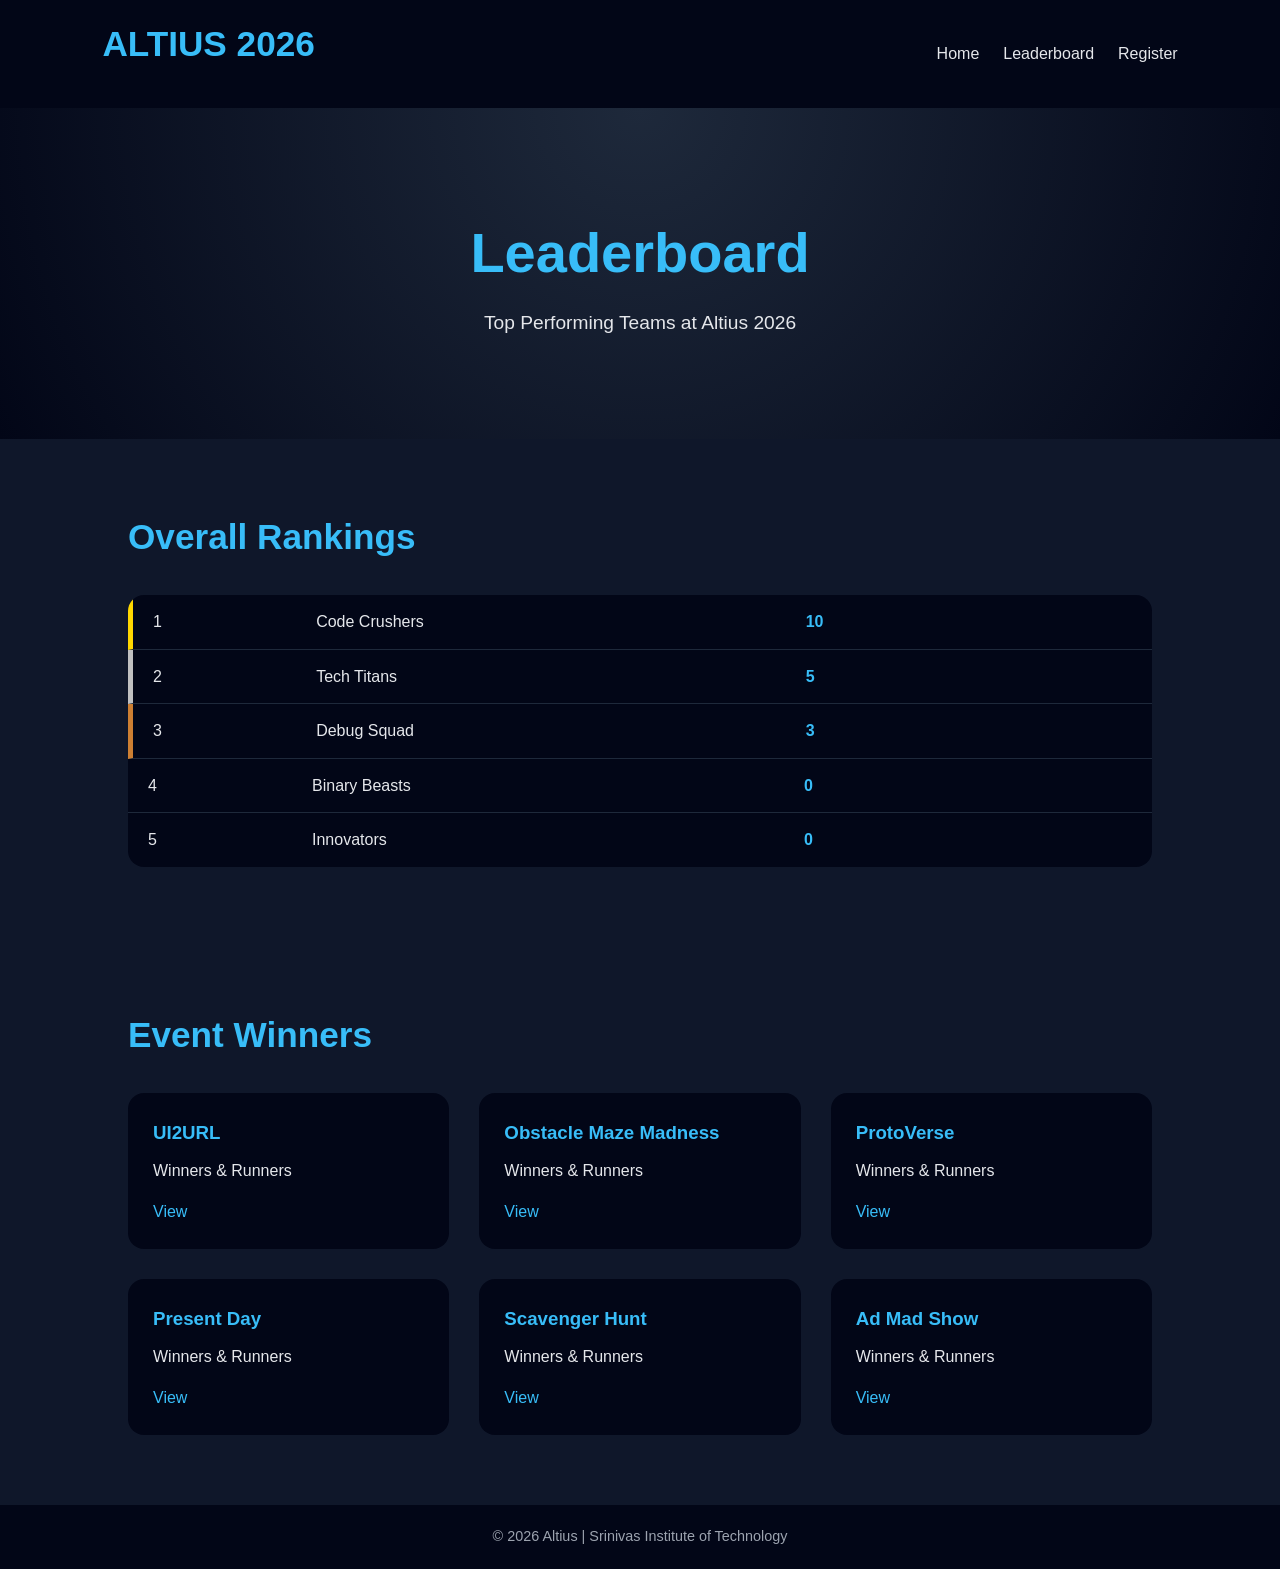
==== leaderboard.html @ 6bafad50 "Initial Altius website commit" ====
<!DOCTYPE html>
<html lang="en">
<head>
  <meta charset="UTF-8" />
  <meta name="viewport" content="width=device-width, initial-scale=1.0" />
  <title>Leaderboard | Altius 2026</title>

  <!-- Main CSS -->
  <link rel="stylesheet" href="css/style.css" />
</head>
<body>

<!-- ================= NAVBAR ================= -->
<header class="navbar">
  <h2>ALTIUS 2026</h2>
  <nav>
    <ul>
      <li><a href="index.html">Home</a></li>
      <li><a href="leaderboard.html">Leaderboard</a></li>
      <li><a href="register.html">Register</a></li>
    </ul>
  </nav>
</header>

<!-- ================= HERO ================= -->
<section class="hero">
  <h1>Leaderboard</h1>
  <p>Top Performing Teams at Altius 2026</p>
</section>

<!-- ================= LEADERBOARD ================= -->
<section class="leaderboard reveal-left" id="leaderboard">
  <h2>Overall Rankings</h2>

  <div class="leaderboard-table">
    
  </div>
</section>


<!-- ================= EVENT WINNERS ================= -->
<section class="winners reveal-left">
  <h2>Event Winners</h2>

  <div class="event-cards">

    <div class="event-card reveal-right">
      <h3>UI2URL</h3>
      <p>Winners & Runners</p>
      <a href="winners/ui2url-winners.html">View</a>
    </div>

    <div class="event-card reveal-right">
      <h3>Obstacle Maze Madness</h3>
      <p>Winners & Runners</p>
      <a href="winners/obstacle-winners.html">View</a>
    </div>

    <div class="event-card reveal-right">
      <h3>ProtoVerse</h3>
      <p>Winners & Runners</p>
      <a href="winners/protoverse-winners.html">View</a>
    </div>

    <div class="event-card reveal-right">
      <h3>Present Day</h3>
      <p>Winners & Runners</p>
      <a href="winners/present-day-winners.html">View</a>
    </div>

    <div class="event-card reveal-right">
      <h3>Scavenger Hunt</h3>
      <p>Winners & Runners</p>
      <a href="winners/scavenger-hunt-winners.html">View</a>
    </div>

    <div class="event-card reveal-right">
      <h3>Ad Mad Show</h3>
      <p>Winners & Runners</p>
      <a href="winners/ad-mad-show-winners.html">View</a>
    </div>

  </div>
</section>

<!-- ================= FOOTER ================= -->
<footer class="footer">
  <p>© 2026 Altius | Srinivas Institute of Technology</p>
</footer>

<!-- ================= SCROLL ANIMATION SCRIPT ================= -->
<script src="js/scroll.js"></script>

<script src="js/leaderboard.js"></script>

</body>
</html>
---- css/style.css ----
/* ================= RESET ================= */
* {
  margin: 0;
  padding: 0;
  box-sizing: border-box;
  font-family: 'Segoe UI', sans-serif;
}

body {
  background: #0f172a;   /* dark blue */
  color: #e5e7eb;
  line-height: 1.6;
}

/* ================= NAVBAR ================= */
.navbar {
  display: flex;
  justify-content: space-between;
  align-items: center;
  padding: 16px 8%;
  background: #020617;
}

.navbar h2 {
  color: #38bdf8;
}

.navbar ul {
  list-style: none;
  display: flex;
  gap: 24px;
}

.navbar a {
  text-decoration: none;
  color: #e5e7eb;
  font-weight: 500;
}

.navbar a:hover {
  color: #38bdf8;
}

/* ================= BUTTONS ================= */
.btn-primary {
  display: inline-block;
  margin-top: 20px;
  padding: 12px 28px;
  background: linear-gradient(135deg, #38bdf8, #0ea5e9);
  color: #020617;
  border-radius: 30px;
  text-decoration: none;
  font-weight: bold;
}

.btn-primary:hover {
  opacity: 0.85;
}

.btn-secondary {
  display: inline-block;
  margin-top: 20px;
  padding: 10px 24px;
  border: 2px solid #38bdf8;
  border-radius: 30px;
  color: #38bdf8;
  text-decoration: none;
}

/* ================= HERO ================= */
.hero {
  text-align: center;
  padding: 100px 10%;
  background: radial-gradient(circle at top, #1e293b, #020617);
}

.hero h1 {
  font-size: 3.5rem;
  color: #38bdf8;
}

.hero p {
  font-size: 1.2rem;
  margin-top: 10px;
}

.hero-info {
  margin-top: 20px;
  display: flex;
  justify-content: center;
  gap: 30px;
  font-size: 0.95rem;
}

/* ================= SECTIONS ================= */
section {
  padding: 70px 10%;
}

h2 {
  font-size: 2.2rem;
  margin-bottom: 20px;
  color: #38bdf8;
}

/* ================= EVENTS PREVIEW ================= */
.event-cards {
  display: grid;
  grid-template-columns: repeat(auto-fit, minmax(250px, 1fr));
  gap: 30px;
  margin-top: 30px;
}

.event-card {
  background: #020617;
  padding: 25px;
  border-radius: 16px;
  transition: transform 0.3s;
}

.event-card:hover {
  transform: translateY(-8px);
}

.event-card h3 {
  color: #38bdf8;
  margin-bottom: 10px;
}

.event-card a {
  display: inline-block;
  margin-top: 15px;
  color: #38bdf8;
  text-decoration: none;
}

/* ================= EVENT PAGE ================= */
.event-hero {
  text-align: center;
  padding: 80px 10%;
  background: linear-gradient(135deg, #020617, #1e293b);
}

.event-hero h1 {
  font-size: 3rem;
  color: #38bdf8;
}

.tagline {
  margin-top: 10px;
  font-size: 1.1rem;
}

.event-details {
  max-width: 900px;
  margin: auto;
}

.event-poster img {
  width: 100%;
  border-radius: 16px;
  margin-bottom: 40px;
}

.event-section {
  margin-bottom: 40px;
}

.event-info p {
  margin: 8px 0;
}

/* ================= CONTACT ================= */
.contact p {
  margin: 8px 0;
}

/* ================= FOOTER ================= */
.footer {
  text-align: center;
  padding: 20px;
  background: #020617;
  font-size: 0.9rem;
  color: #9ca3af;
}

/* ================= RESPONSIVE ================= */
@media (max-width: 768px) {
  .navbar {
    flex-direction: column;
    gap: 10px;
  }

  .hero h1 {
    font-size: 2.5rem;
  }

  h2 {
    font-size: 1.8rem;
  }
}
html {
  scroll-behavior: smooth;
}

/* ================= SCROLL ANIMATION ================= */
.reveal {
  opacity: 0;
  transform: translateY(40px);
  transition: all 0.8s ease;
}

.reveal.active {
  opacity: 1;
  transform: translateY(0);
}

/* ================= SCROLL ANIMATION (LEFT / RIGHT) ================= */
.reveal-left,
.reveal-right {
  opacity: 0;
  transition: all 0.9s ease;
}

.reveal-left {
  transform: translateX(-60px);
}

.reveal-right {
  transform: translateX(60px);
}

.reveal-left.active,
.reveal-right.active {
  opacity: 1;
  transform: translateX(0);
}

/* ================= LEADERBOARD ================= */
.leaderboard-table {
  margin-top: 30px;
  background: #020617;
  border-radius: 16px;
  overflow: hidden;
}

.leaderboard-row {
  display: grid;
  grid-template-columns: 1fr 3fr 2fr;
  padding: 14px 20px;
  border-bottom: 1px solid #1e293b;
}

.leaderboard-row.header {
  background: #020617;
  font-weight: bold;
  color: #38bdf8;
}

.leaderboard-row:last-child {
  border-bottom: none;
}

/* ================= WINNERS ================= */
.winners-grid {
  display: grid;
  grid-template-columns: repeat(auto-fit, minmax(220px, 1fr));
  gap: 30px;
  max-width: 900px;
  margin: auto;
}

.winner-card {
  background: #020617;
  padding: 20px;
  border-radius: 18px;
  text-align: center;
}

.winner-card img {
  width: 100%;
  border-radius: 14px;
  margin: 15px 0;
}

.winner-card.first {
  border: 2px solid gold;
}

.winner-card.second {
  border: 2px solid silver;
}

.winner-card.third {
  border: 2px solid #cd7f32;
}

/* ===== LEADERBOARD HIGHLIGHTS ===== */
.leaderboard-row.gold {
  border-left: 5px solid gold;
}

.leaderboard-row.silver {
  border-left: 5px solid silver;
}

.leaderboard-row.bronze {
  border-left: 5px solid #cd7f32;
}

.leaderboard-row span:last-child {
  font-weight: bold;
  color: #38bdf8;
}

/* ===== LOCK MESSAGE ===== */
.leaderboard-locked {
  padding: 20px;
  text-align: center;
  color: #9ca3af;
  font-style: italic;
}
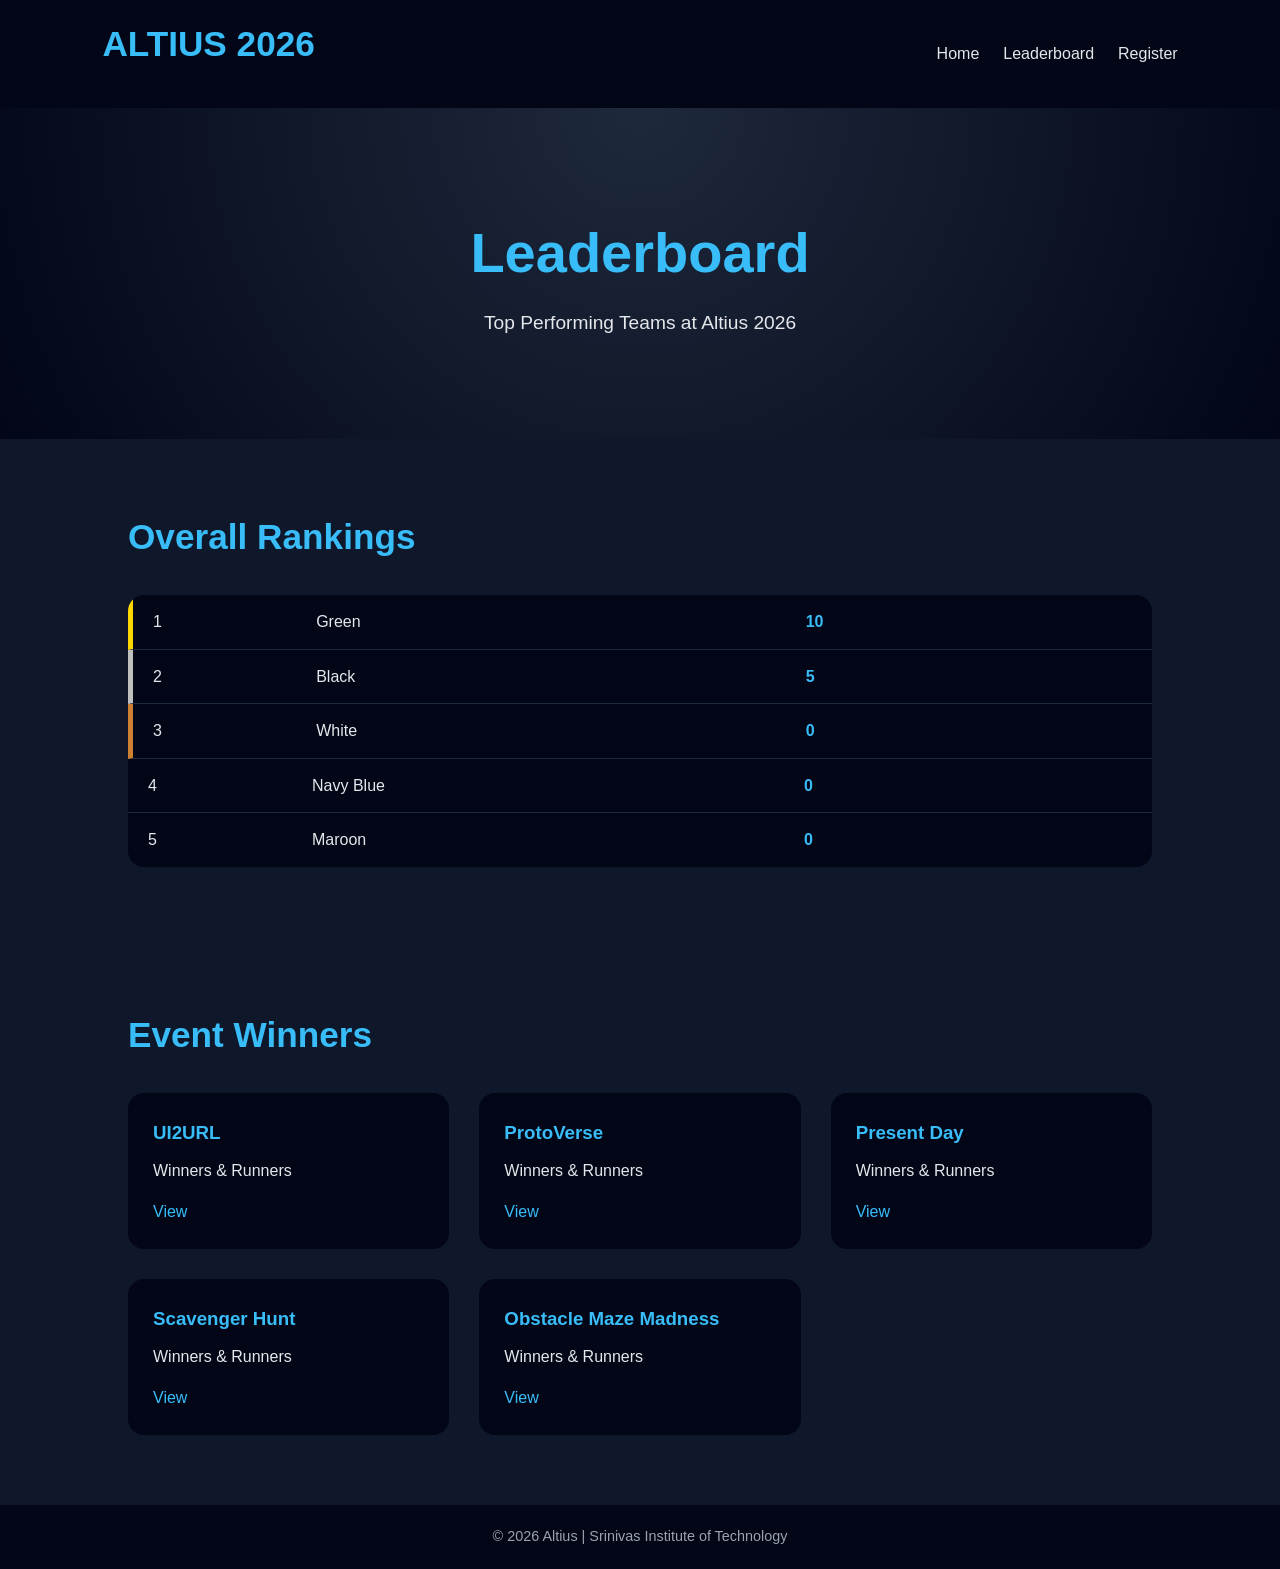
==== commit ee5ad6f8: "updated winners pages" ====
--- a/leaderboard.html
+++ b/leaderboard.html
@@ -51,12 +51,6 @@
     </div>
 
     <div class="event-card reveal-right">
-      <h3>Obstacle Maze Madness</h3>
-      <p>Winners & Runners</p>
-      <a href="winners/obstacle-winners.html">View</a>
-    </div>
-
-    <div class="event-card reveal-right">
       <h3>ProtoVerse</h3>
       <p>Winners & Runners</p>
       <a href="winners/protoverse-winners.html">View</a>
@@ -75,9 +69,9 @@
     </div>
 
     <div class="event-card reveal-right">
-      <h3>Ad Mad Show</h3>
+      <h3>Obstacle Maze Madness</h3>
       <p>Winners & Runners</p>
-      <a href="winners/ad-mad-show-winners.html">View</a>
+      <a href="winners/obstacle-winners.html">View</a>
     </div>
 
   </div>
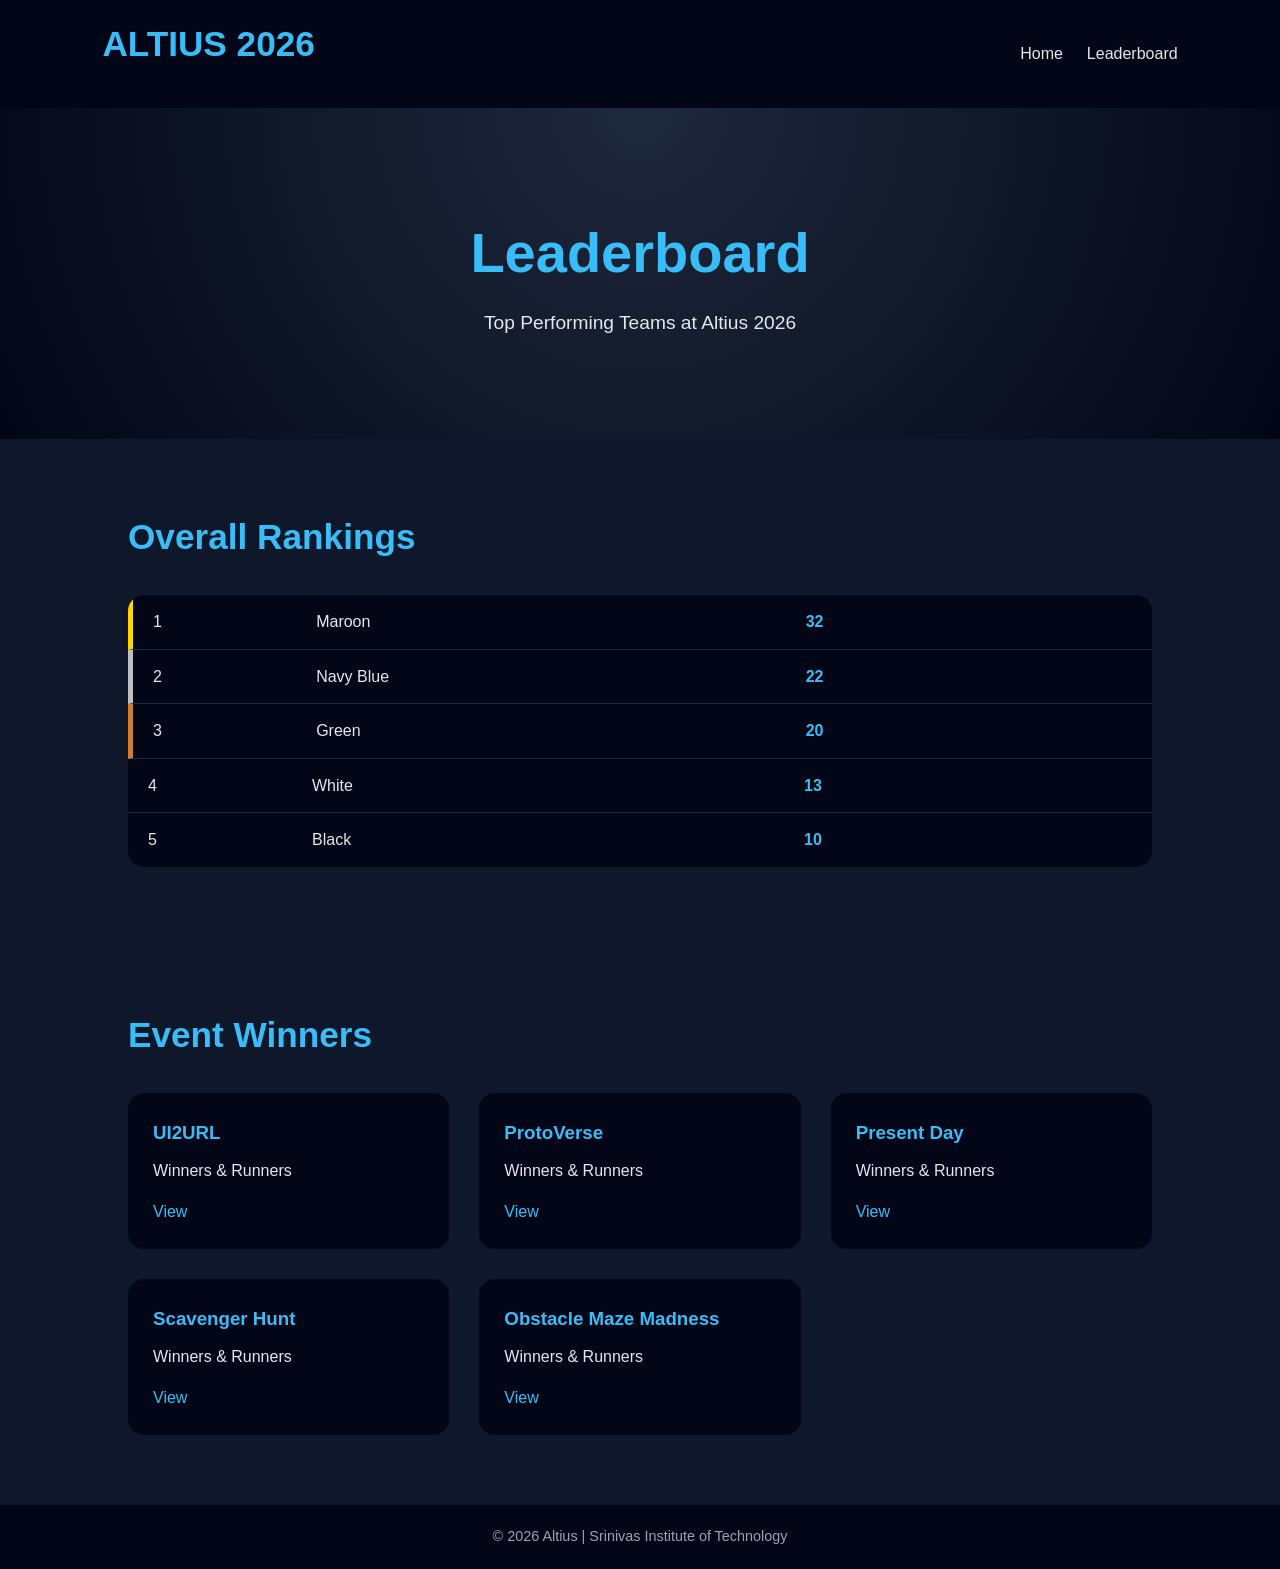
==== commit f42672a5: "pictures" ====
--- a/leaderboard.html
+++ b/leaderboard.html
@@ -17,7 +17,6 @@
     <ul>
       <li><a href="index.html">Home</a></li>
       <li><a href="leaderboard.html">Leaderboard</a></li>
-      <li><a href="register.html">Register</a></li>
     </ul>
   </nav>
 </header>
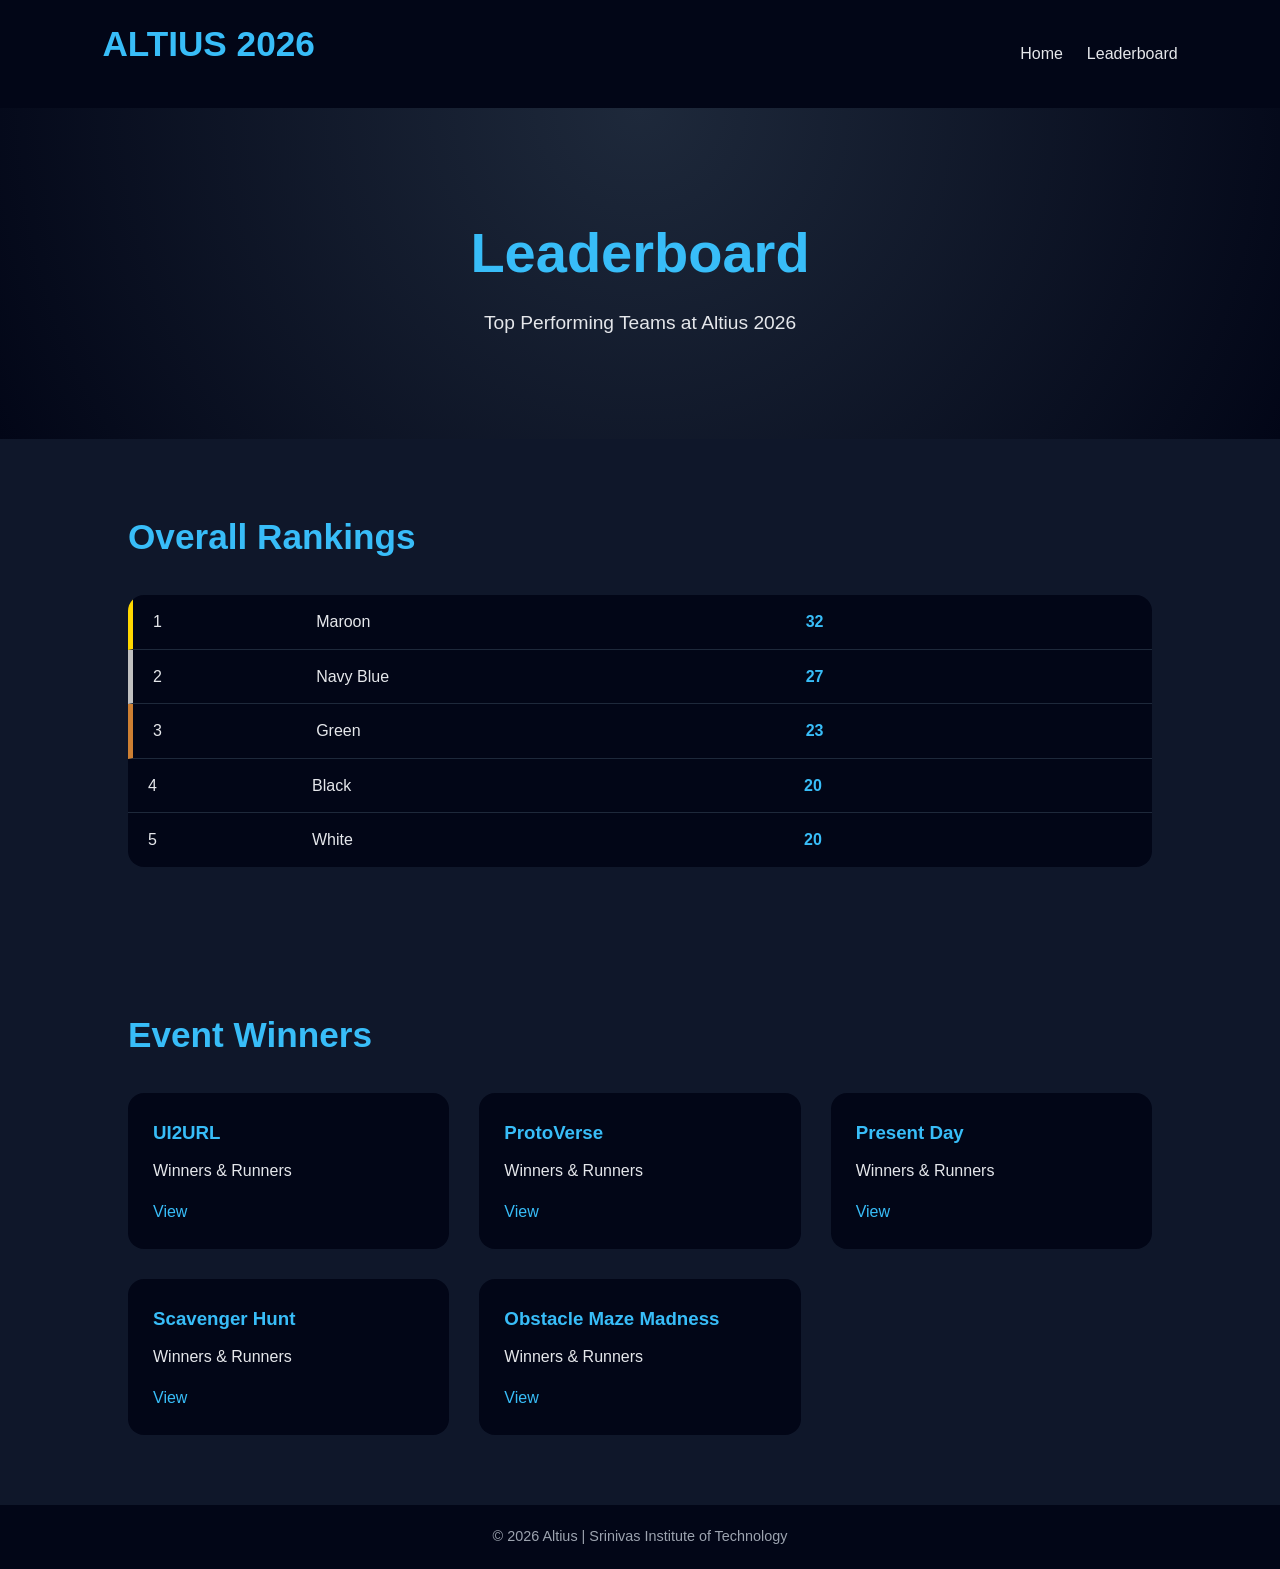
==== commit 382736e5: "Update leaderboard title for 2026 event" ====
--- a/leaderboard.html
+++ b/leaderboard.html
@@ -3,7 +3,7 @@
 <head>
   <meta charset="UTF-8" />
   <meta name="viewport" content="width=device-width, initial-scale=1.0" />
-  <title>Leaderboard | Altius 2026</title>
+  <title>Leaderboard | SU-AURUM 2026</title>
 
   <!-- Main CSS -->
   <link rel="stylesheet" href="css/style.css" />
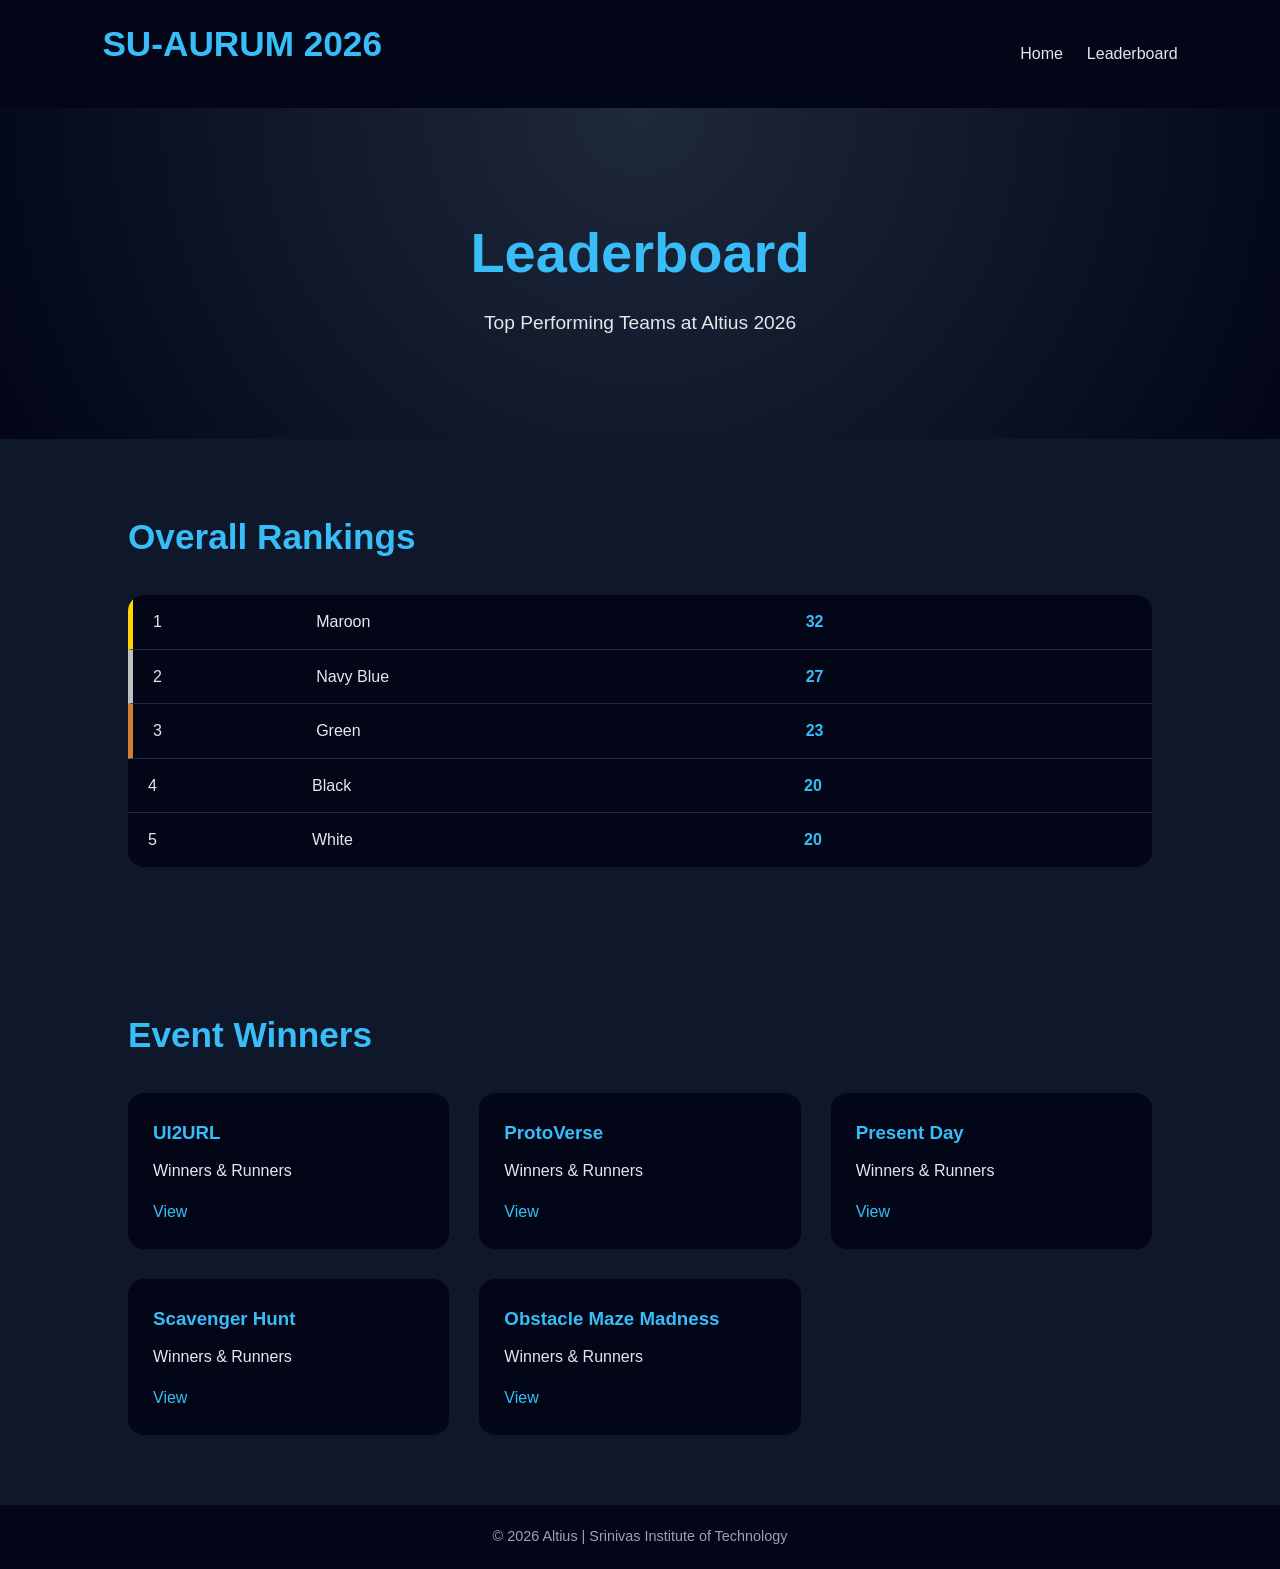
==== commit c3cd285a: "Update title from 'ALTIUS 2026' to 'SU-AURUM 2026'" ====
--- a/leaderboard.html
+++ b/leaderboard.html
@@ -12,7 +12,7 @@
 
 <!-- ================= NAVBAR ================= -->
 <header class="navbar">
-  <h2>ALTIUS 2026</h2>
+  <h2>SU-AURUM 2026</h2>
   <nav>
     <ul>
       <li><a href="index.html">Home</a></li>
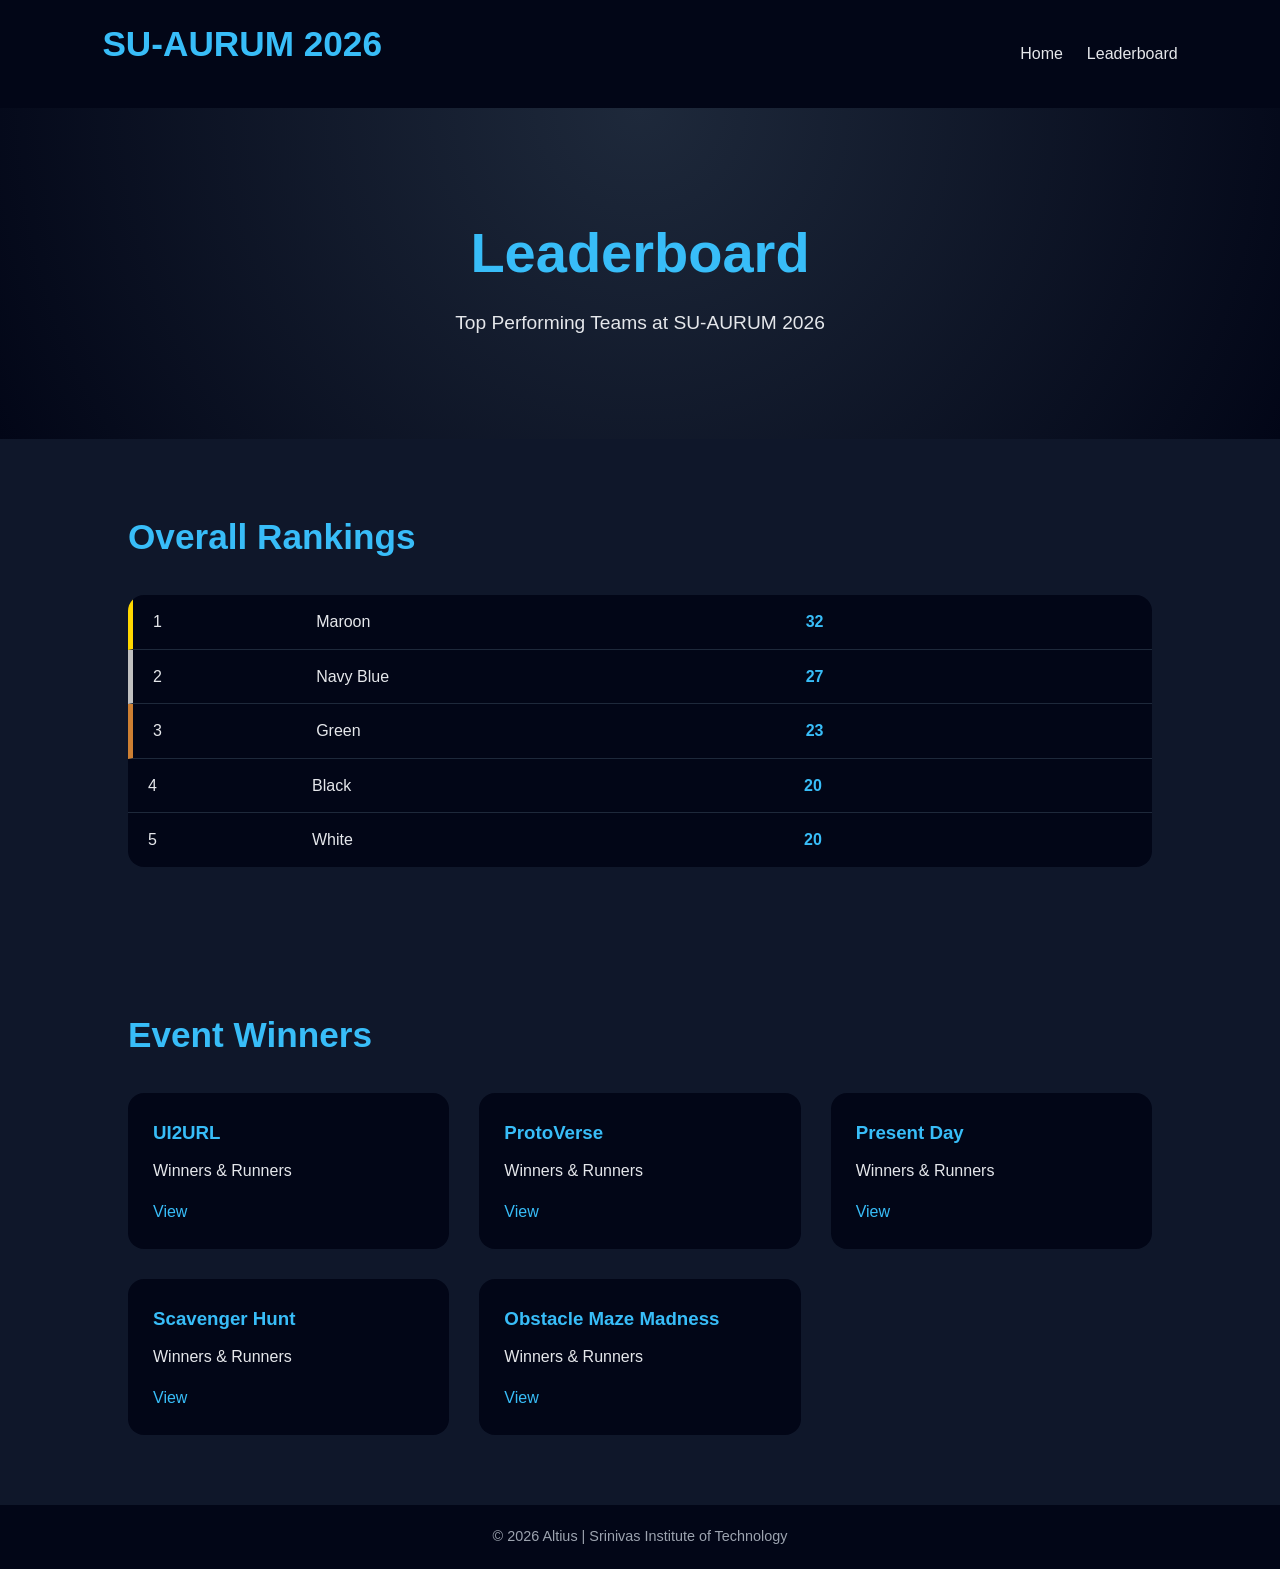
==== commit 4f5f41ae: "Update event name in leaderboard section" ====
--- a/leaderboard.html
+++ b/leaderboard.html
@@ -24,7 +24,7 @@
 <!-- ================= HERO ================= -->
 <section class="hero">
   <h1>Leaderboard</h1>
-  <p>Top Performing Teams at Altius 2026</p>
+  <p>Top Performing Teams at SU-AURUM 2026</p>
 </section>
 
 <!-- ================= LEADERBOARD ================= -->
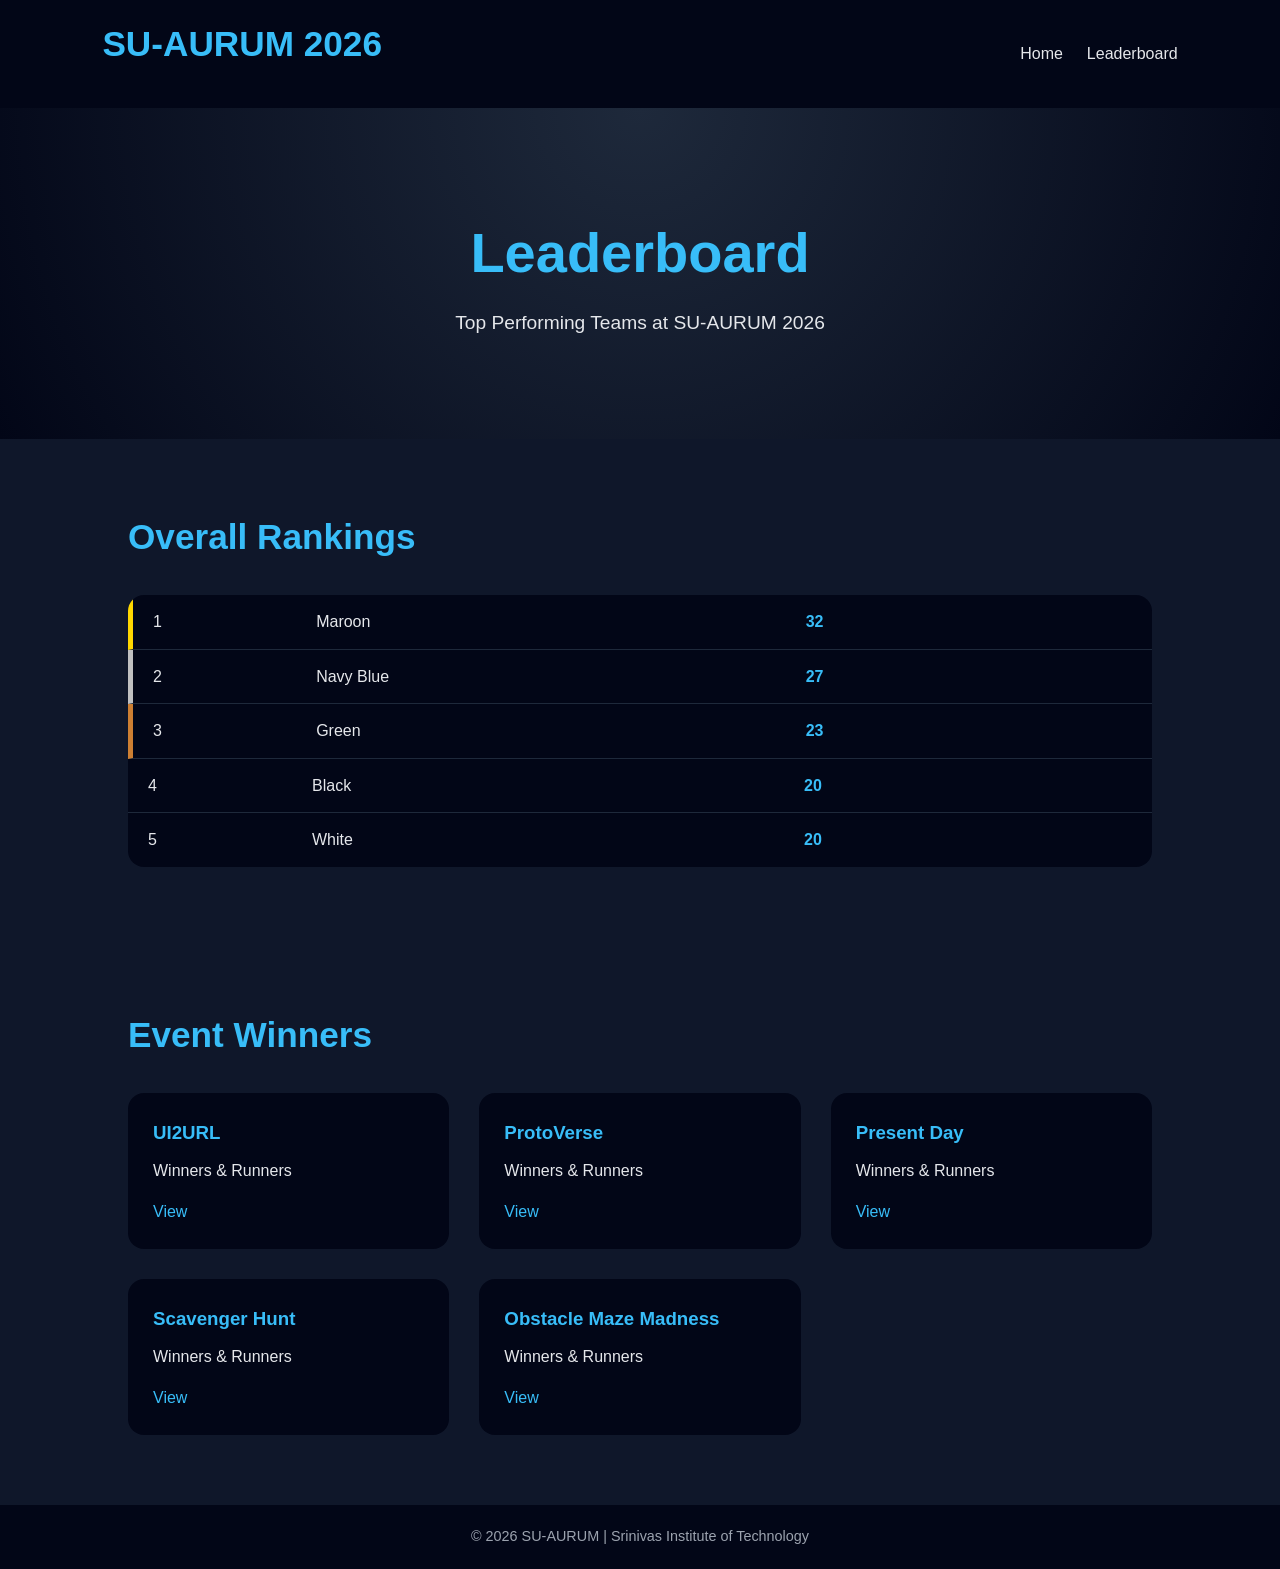
==== commit f11cb272: "Update footer copyright information" ====
--- a/leaderboard.html
+++ b/leaderboard.html
@@ -78,7 +78,7 @@
 
 <!-- ================= FOOTER ================= -->
 <footer class="footer">
-  <p>© 2026 Altius | Srinivas Institute of Technology</p>
+  <p>© 2026 SU-AURUM | Srinivas Institute of Technology</p>
 </footer>
 
 <!-- ================= SCROLL ANIMATION SCRIPT ================= -->
